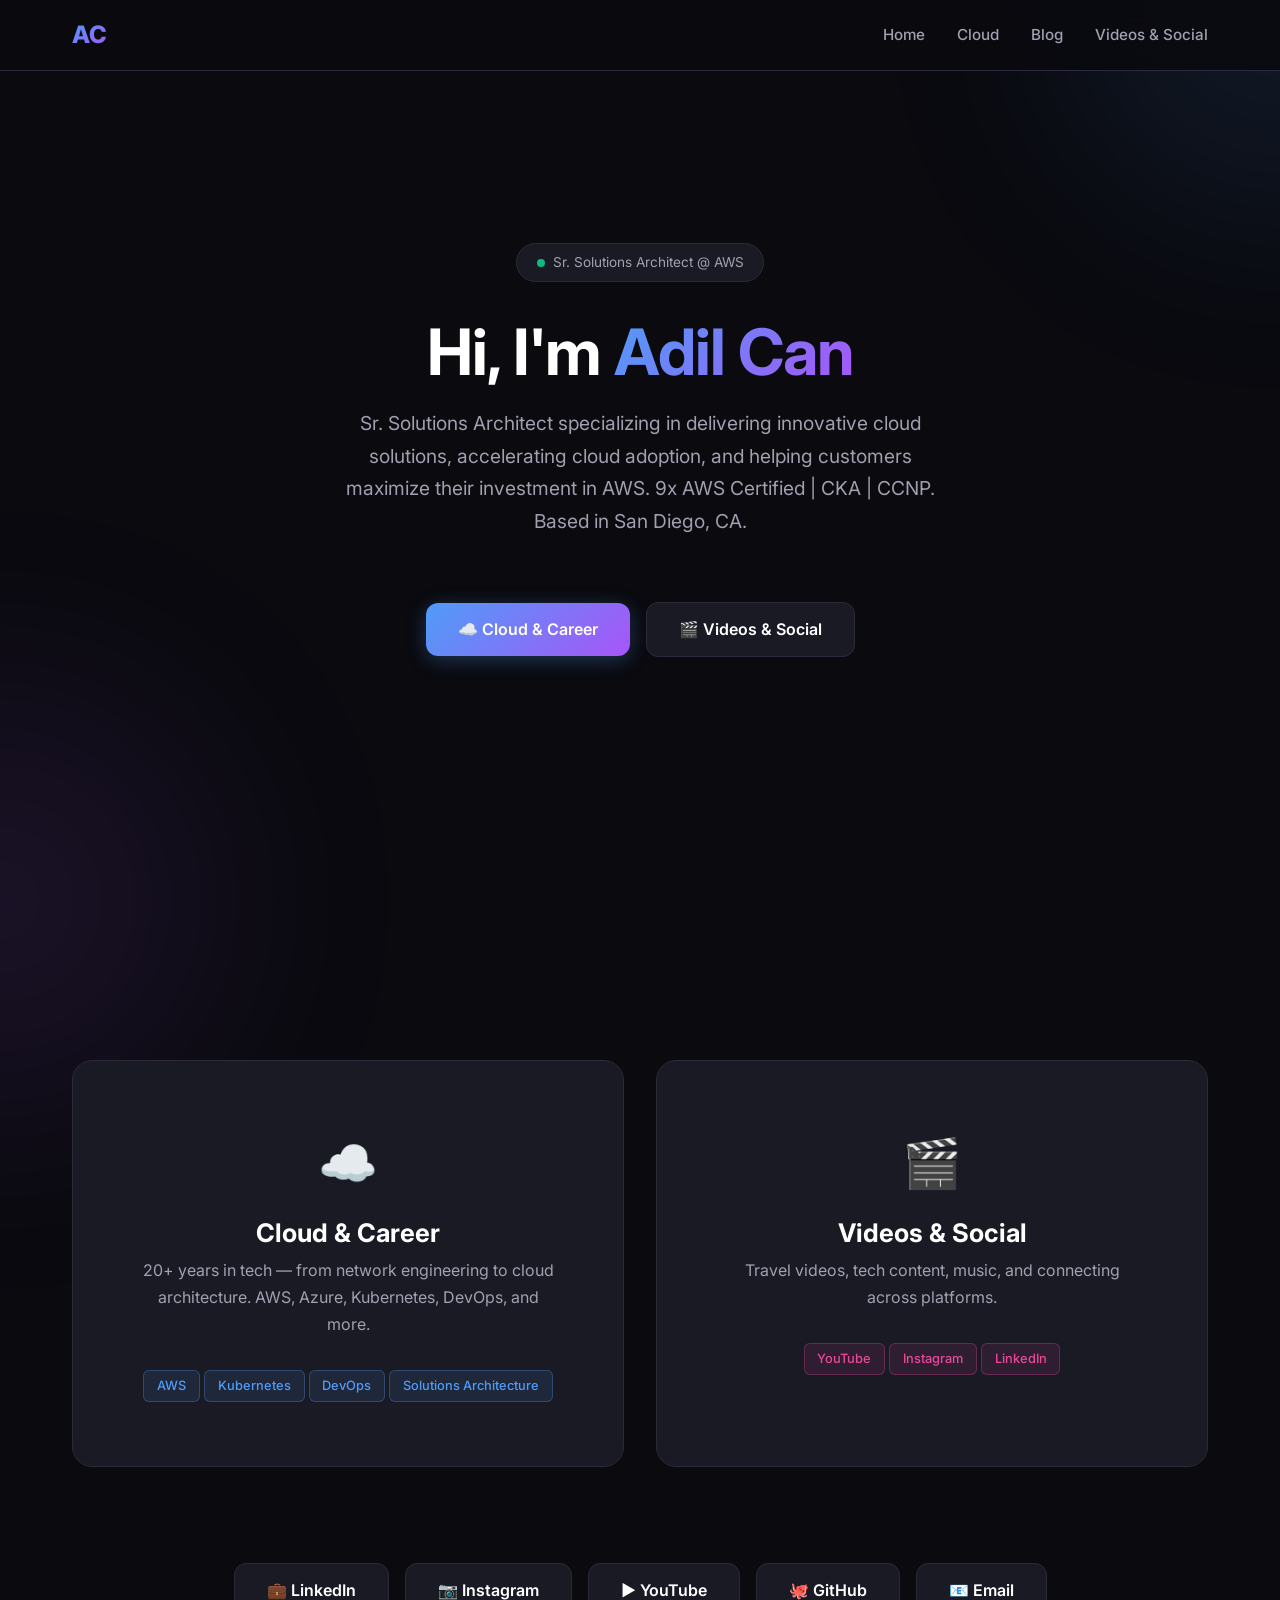
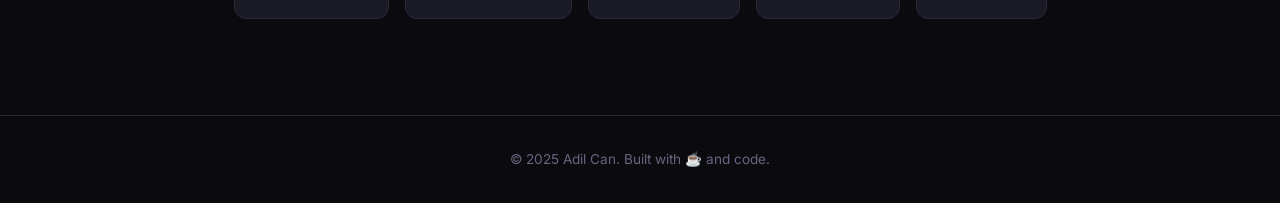
==== index.html @ 7bdd17a0 "Initial static site - migrated from WordPress" ====
<!DOCTYPE html>
<html lang="en">
<head>
    <meta charset="UTF-8">
    <meta name="viewport" content="width=device-width, initial-scale=1.0">
    <meta name="description" content="Adil Can — Sr. Solutions Architect at AWS | Cloud & DevOps Engineer">
    <meta property="og:title" content="Adil Can">
    <meta property="og:description" content="Sr. Solutions Architect at AWS | Cloud Engineer | 20+ Years in Tech">
    <meta property="og:url" content="https://adilcan.me">
    <title>Adil Can — Sr. Solutions Architect | Cloud Engineer</title>
    <link rel="preconnect" href="https://fonts.googleapis.com">
    <link rel="preconnect" href="https://fonts.gstatic.com" crossorigin>
    <link href="https://fonts.googleapis.com/css2?family=Inter:wght@300;400;500;600;700;800;900&display=swap" rel="stylesheet">
    <link rel="stylesheet" href="assets/css/global.css">
    <link rel="stylesheet" href="assets/css/home.css">
    <link rel="icon" type="image/svg+xml" href="data:image/svg+xml,<svg xmlns='http://www.w3.org/2000/svg' viewBox='0 0 100 100'><text y='.9em' font-size='90'>⚡</text></svg>">
</head>
<body>
    <div class="bg-glow bg-glow-1"></div>
    <div class="bg-glow bg-glow-2"></div>

    <!-- Navigation -->
    <nav class="navbar">
        <div class="nav-content">
            <a href="index.html" class="nav-logo">AC</a>
            <ul class="nav-links" id="navLinks">
                <li><a href="index.html">Home</a></li>
                <li><a href="cloud/index.html">Cloud</a></li>
                <li><a href="blog/index.html">Blog</a></li>
                <li><a href="social/index.html">Videos & Social</a></li>
            </ul>
            <button class="nav-toggle" id="navToggle" aria-label="Toggle menu">
                <span></span><span></span><span></span>
            </button>
        </div>
    </nav>

    <!-- Hero -->
    <section class="hero">
        <div class="hero-content">
            <div class="hero-badge animate-in">
                <span class="dot"></span>
                <span>Sr. Solutions Architect @ AWS</span>
            </div>
            <h1 class="animate-in animate-delay-1">
                Hi, I'm <span class="gradient-text">Adil Can</span>
            </h1>
            <p class="hero-subtitle animate-in animate-delay-2">
                Sr. Solutions Architect specializing in delivering innovative cloud solutions, accelerating cloud adoption, and helping customers maximize their investment in AWS. 9x AWS Certified | CKA | CCNP. Based in San Diego, CA.
            </p>
            <div class="hero-buttons animate-in animate-delay-3">
                <a href="cloud/index.html" class="btn btn-primary">☁️ Cloud & Career</a>
                <a href="social/index.html" class="btn btn-secondary">🎬 Videos & Social</a>
            </div>
        </div>
    </section>

    <!-- Two Paths -->
    <section class="paths">
        <div class="container">
            <div class="paths-grid">
                <a href="cloud/index.html" class="path-card animate-in">
                    <span class="path-icon">☁️</span>
                    <h3>Cloud & Career</h3>
                    <p>20+ years in tech — from network engineering to cloud architecture. AWS, Azure, Kubernetes, DevOps, and more.</p>
                    <div class="skill-tags" style="justify-content: center; margin-top: 1rem;">
                        <span class="tag">AWS</span>
                        <span class="tag">Kubernetes</span>
                        <span class="tag">DevOps</span>
                        <span class="tag">Solutions Architecture</span>
                    </div>
                </a>
                <a href="social/index.html" class="path-card social-card animate-in animate-delay-1">
                    <span class="path-icon">🎬</span>
                    <h3>Videos & Social</h3>
                    <p>Travel videos, tech content, music, and connecting across platforms.</p>
                    <div class="skill-tags" style="justify-content: center; margin-top: 1rem;">
                        <span class="tag" style="border-color: rgba(236,72,153,0.3); color: var(--accent-pink); background: rgba(236,72,153,0.1);">YouTube</span>
                        <span class="tag" style="border-color: rgba(236,72,153,0.3); color: var(--accent-pink); background: rgba(236,72,153,0.1);">Instagram</span>
                        <span class="tag" style="border-color: rgba(236,72,153,0.3); color: var(--accent-pink); background: rgba(236,72,153,0.1);">LinkedIn</span>
                    </div>
                </a>
            </div>
        </div>
    </section>

    <!-- Social Links -->
    <section class="paths" style="padding-top: 0;">
        <div class="container">
            <div class="hero-buttons animate-in" style="justify-content: center; flex-wrap: wrap; gap: 1rem;">
                <a href="https://www.linkedin.com/in/adilcan/" target="_blank" class="btn btn-secondary">💼 LinkedIn</a>
                <a href="https://www.instagram.com/adilcan.sd/" target="_blank" class="btn btn-secondary">📷 Instagram</a>
                <a href="https://youtube.com/@adilcan1" target="_blank" class="btn btn-secondary">▶️ YouTube</a>
                <a href="https://github.com/adilcan" target="_blank" class="btn btn-secondary">🐙 GitHub</a>
                <a href="mailto:adilcan@gmail.com" class="btn btn-secondary">📧 Email</a>
            </div>
        </div>
    </section>

    <footer class="footer">
        <div class="container">
            <p>© 2025 Adil Can. Built with ☕ and code.</p>
        </div>
    </footer>

    <script src="assets/js/main.js"></script>
</body>
</html>
---- assets/css/global.css ----
*, *::before, *::after {
    margin: 0;
    padding: 0;
    box-sizing: border-box;
}

:root {
    --bg-primary: #0a0a0f;
    --bg-secondary: #12121a;
    --bg-card: #1a1a25;
    --bg-card-hover: #22222f;
    --text-primary: #ffffff;
    --text-secondary: #a0a0b0;
    --text-muted: #666680;
    --accent-blue: #4f9cf7;
    --accent-purple: #a855f7;
    --accent-green: #10b981;
    --accent-orange: #f59e0b;
    --accent-pink: #ec4899;
    --border-color: #2a2a3a;
    --gradient-1: linear-gradient(135deg, #4f9cf7, #a855f7);
    --gradient-2: linear-gradient(135deg, #ec4899, #f59e0b);
    --gradient-3: linear-gradient(135deg, #10b981, #4f9cf7);
    --font-main: 'Inter', -apple-system, BlinkMacSystemFont, 'Segoe UI', sans-serif;
    --font-mono: 'JetBrains Mono', 'Fira Code', monospace;
    --radius-sm: 6px;
    --radius-md: 12px;
    --radius-lg: 20px;
    --radius-full: 50%;
    --transition-fast: 0.2s ease;
    --transition-normal: 0.3s ease;
    --space-xs: 0.25rem;
    --space-sm: 0.5rem;
    --space-md: 1rem;
    --space-lg: 2rem;
    --space-xl: 4rem;
    --space-2xl: 6rem;
}

html { scroll-behavior: smooth; font-size: 16px; }

body {
    font-family: var(--font-main);
    background-color: var(--bg-primary);
    color: var(--text-primary);
    line-height: 1.6;
    overflow-x: hidden;
    -webkit-font-smoothing: antialiased;
}

h1, h2, h3, h4, h5, h6 { font-weight: 700; line-height: 1.2; }
h1 { font-size: clamp(2.5rem, 5vw, 4rem); }
h2 { font-size: clamp(1.8rem, 3vw, 2.5rem); }
h3 { font-size: clamp(1.3rem, 2vw, 1.8rem); }

p { color: var(--text-secondary); font-size: 1rem; line-height: 1.7; }
a { color: inherit; text-decoration: none; transition: var(--transition-fast); }

.container { width: 100%; max-width: 1200px; margin: 0 auto; padding: 0 var(--space-lg); }
.section { padding: var(--space-2xl) 0; }

.gradient-text {
    background: var(--gradient-1);
    -webkit-background-clip: text;
    -webkit-text-fill-color: transparent;
    background-clip: text;
}

.gradient-text-2 {
    background: var(--gradient-2);
    -webkit-background-clip: text;
    -webkit-text-fill-color: transparent;
    background-clip: text;
}

.btn {
    display: inline-flex;
    align-items: center;
    gap: var(--space-sm);
    padding: 0.875rem 2rem;
    border-radius: var(--radius-md);
    font-size: 1rem;
    font-weight: 600;
    cursor: pointer;
    border: none;
    transition: var(--transition-normal);
}

.btn-primary {
    background: var(--gradient-1);
    color: #fff;
    box-shadow: 0 4px 20px rgba(79, 156, 247, 0.3);
}

.btn-primary:hover {
    transform: translateY(-2px);
    box-shadow: 0 8px 30px rgba(79, 156, 247, 0.4);
}

.btn-secondary {
    background: var(--bg-card);
    color: var(--text-primary);
    border: 1px solid var(--border-color);
}

.btn-secondary:hover {
    background: var(--bg-card-hover);
    border-color: var(--accent-blue);
    transform: translateY(-2px);
}

.tag {
    display: inline-block;
    padding: 0.3rem 0.8rem;
    background: rgba(79, 156, 247, 0.1);
    border: 1px solid rgba(79, 156, 247, 0.3);
    border-radius: var(--radius-sm);
    font-size: 0.8rem;
    font-weight: 500;
    color: var(--accent-blue);
}

/* Navigation */
.navbar {
    position: fixed;
    top: 0; left: 0; right: 0;
    z-index: 1000;
    padding: var(--space-md) 0;
    background: rgba(10, 10, 15, 0.85);
    backdrop-filter: blur(20px);
    border-bottom: 1px solid var(--border-color);
}

.nav-content {
    display: flex;
    align-items: center;
    justify-content: space-between;
    max-width: 1200px;
    margin: 0 auto;
    padding: 0 var(--space-lg);
}

.nav-logo {
    font-size: 1.5rem;
    font-weight: 800;
    background: var(--gradient-1);
    -webkit-background-clip: text;
    -webkit-text-fill-color: transparent;
    background-clip: text;
}

.nav-links {
    display: flex;
    align-items: center;
    gap: var(--space-lg);
    list-style: none;
}

.nav-links a {
    color: var(--text-secondary);
    font-weight: 500;
    font-size: 0.95rem;
    position: relative;
}

.nav-links a:hover { color: var(--text-primary); }

.nav-links a::after {
    content: '';
    position: absolute;
    bottom: -4px; left: 0;
    width: 0; height: 2px;
    background: var(--gradient-1);
    transition: var(--transition-normal);
}

.nav-links a:hover::after { width: 100%; }

.nav-toggle {
    display: none;
    flex-direction: column;
    gap: 5px;
    cursor: pointer;
    background: none;
    border: none;
    padding: 5px;
}

.nav-toggle span {
    width: 25px; height: 2px;
    background: var(--text-primary);
    transition: var(--transition-normal);
}

/* Background Effects */
.bg-glow {
    position: fixed;
    width: 400px; height: 400px;
    border-radius: 50%;
    filter: blur(120px);
    opacity: 0.12;
    pointer-events: none;
    z-index: -1;
}

.bg-glow-1 { top: -200px; right: -200px; background: var(--accent-blue); }
.bg-glow-2 { bottom: -200px; left: -200px; background: var(--accent-purple); }

/* Animations */
@keyframes fadeInUp {
    from { opacity: 0; transform: translateY(30px); }
    to { opacity: 1; transform: translateY(0); }
}

@keyframes pulse {
    0%, 100% { opacity: 1; }
    50% { opacity: 0.5; }
}

.animate-in { animation: fadeInUp 0.6s ease forwards; opacity: 0; }
.animate-delay-1 { animation-delay: 0.1s; }
.animate-delay-2 { animation-delay: 0.2s; }
.animate-delay-3 { animation-delay: 0.3s; }
.animate-delay-4 { animation-delay: 0.4s; }

/* Footer */
.footer {
    padding: var(--space-lg) 0;
    border-top: 1px solid var(--border-color);
    text-align: center;
}

.footer p { font-size: 0.85rem; color: var(--text-muted); }

/* Scrollbar */
::-webkit-scrollbar { width: 8px; }
::-webkit-scrollbar-track { background: var(--bg-primary); }
::-webkit-scrollbar-thumb { background: var(--border-color); border-radius: 4px; }

/* Responsive */
@media (max-width: 768px) {
    .nav-toggle { display: flex; }
    .nav-links {
        position: fixed;
        top: 0; right: -100%;
        width: 70%; height: 100vh;
        background: var(--bg-secondary);
        flex-direction: column;
        justify-content: center;
        padding: var(--space-lg);
        transition: var(--transition-normal);
        border-left: 1px solid var(--border-color);
    }
    .nav-links.active { right: 0; }
    .container { padding: 0 var(--space-md); }
}
---- assets/css/home.css ----
.hero {
    min-height: 100vh;
    display: flex;
    align-items: center;
    justify-content: center;
    text-align: center;
    padding: var(--space-2xl) var(--space-lg);
}

.hero-content { max-width: 800px; }

.hero-badge {
    display: inline-flex;
    align-items: center;
    gap: var(--space-sm);
    padding: 0.5rem 1.2rem;
    background: var(--bg-card);
    border: 1px solid var(--border-color);
    border-radius: 50px;
    font-size: 0.85rem;
    color: var(--text-secondary);
    margin-bottom: var(--space-lg);
}

.hero-badge .dot {
    width: 8px; height: 8px;
    background: var(--accent-green);
    border-radius: 50%;
    animation: pulse 2s infinite;
}

.hero h1 { margin-bottom: var(--space-md); letter-spacing: -1px; }

.hero-subtitle {
    font-size: 1.2rem;
    color: var(--text-secondary);
    margin-bottom: var(--space-xl);
    max-width: 600px;
    margin-left: auto;
    margin-right: auto;
}

.hero-buttons {
    display: flex;
    align-items: center;
    justify-content: center;
    gap: var(--space-md);
    flex-wrap: wrap;
}

.paths { padding: var(--space-2xl) 0; }

.paths-grid {
    display: grid;
    grid-template-columns: repeat(auto-fit, minmax(300px, 1fr));
    gap: var(--space-lg);
    margin-top: var(--space-xl);
}

.path-card {
    background: var(--bg-card);
    border: 1px solid var(--border-color);
    border-radius: var(--radius-lg);
    padding: var(--space-xl);
    text-align: center;
    transition: var(--transition-normal);
    position: relative;
    overflow: hidden;
    display: block;
}

.path-card::before {
    content: '';
    position: absolute;
    top: 0; left: 0; right: 0;
    height: 3px;
    background: var(--gradient-1);
    opacity: 0;
    transition: var(--transition-normal);
}

.path-card:hover::before { opacity: 1; }
.path-card:hover {
    border-color: var(--accent-blue);
    transform: translateY(-8px);
    box-shadow: 0 20px 60px rgba(0, 0, 0, 0.4);
}

.path-card.social-card:hover { border-color: var(--accent-pink); }
.path-card.social-card::before { background: var(--gradient-2); }

.path-icon { font-size: 3rem; margin-bottom: var(--space-md); display: block; }
.path-card h3 { margin-bottom: var(--space-sm); }
.path-card p { margin-bottom: var(--space-lg); }
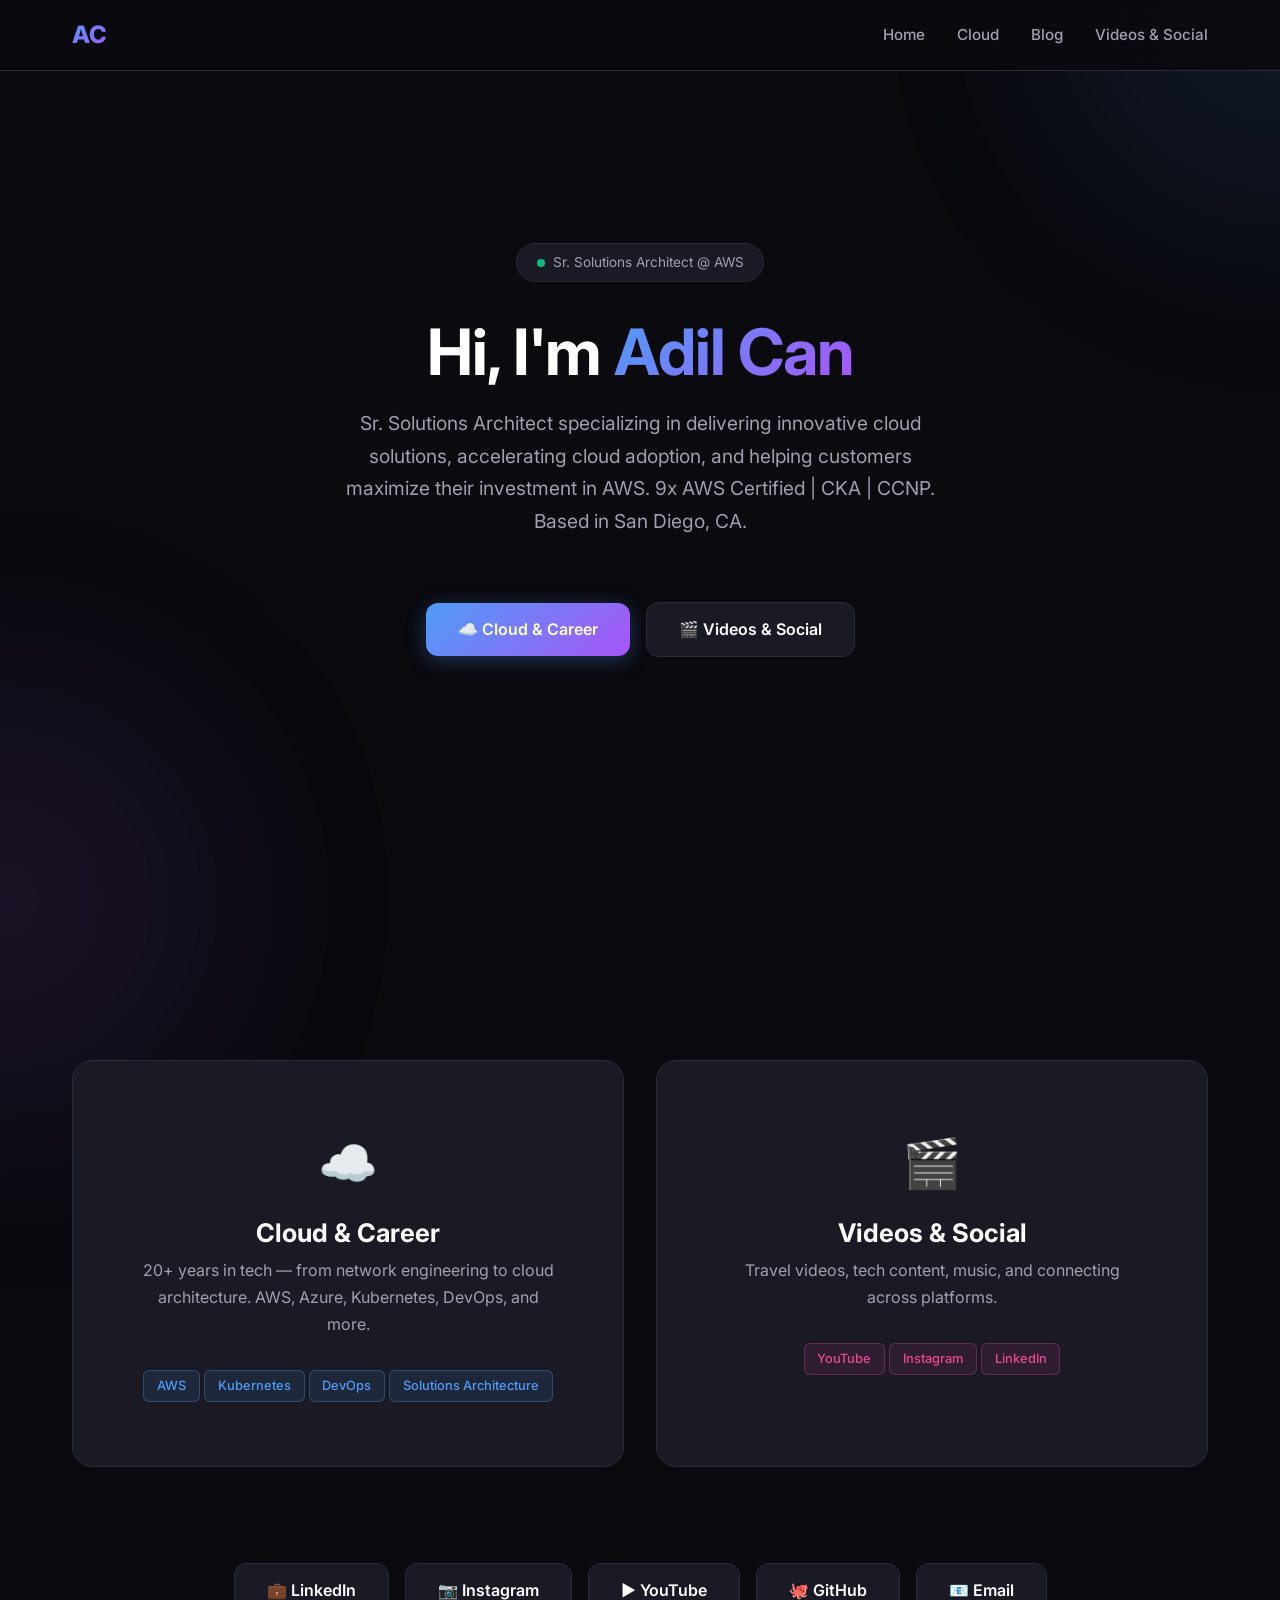
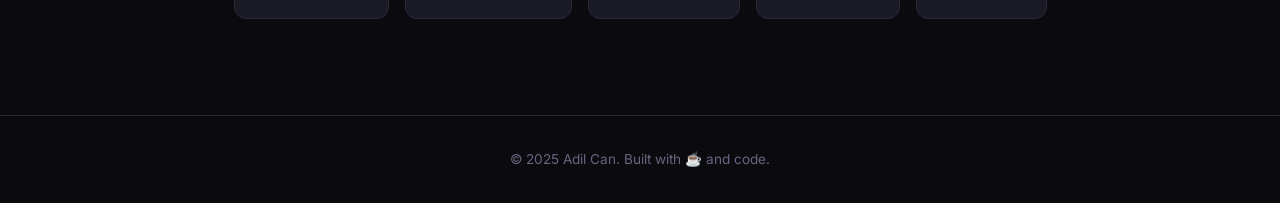
==== commit b7cde6da: "feat: update GitHub link to adilc, add blog section, update resume content" ====
--- a/index.html
+++ b/index.html
@@ -91,7 +91,7 @@
                 <a href="https://www.linkedin.com/in/adilcan/" target="_blank" class="btn btn-secondary">💼 LinkedIn</a>
                 <a href="https://www.instagram.com/adilcan.sd/" target="_blank" class="btn btn-secondary">📷 Instagram</a>
                 <a href="https://youtube.com/@adilcan1" target="_blank" class="btn btn-secondary">▶️ YouTube</a>
-                <a href="https://github.com/adilcan" target="_blank" class="btn btn-secondary">🐙 GitHub</a>
+                <a href="https://github.com/adilc" target="_blank" class="btn btn-secondary">🐙 GitHub</a>
                 <a href="mailto:adilcan@gmail.com" class="btn btn-secondary">📧 Email</a>
             </div>
         </div>
